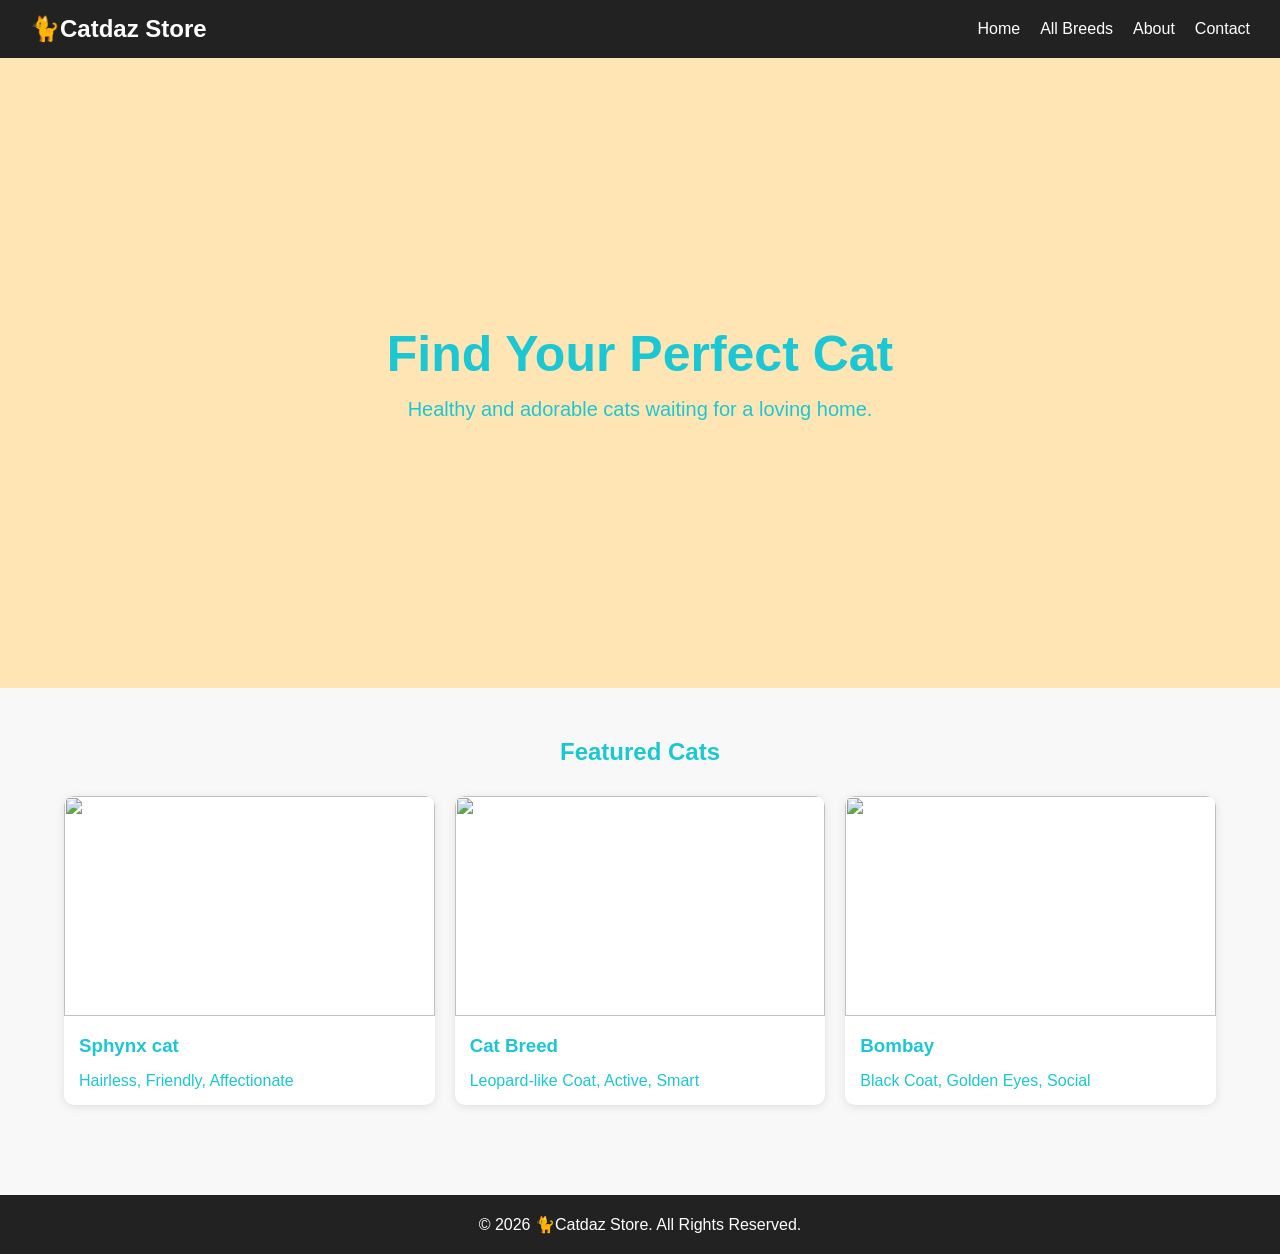
==== index.html @ 556b97af "Add files via upload" ====
<!DOCTYPE html>
<html>
<head>
    <title>🐈Catdaz Store</title>
    <link rel="stylesheet" href="style.css">
</head>
<body>

<nav>
    <div class="logo">🐈Catdaz Store</div>

    <ul class="nav-links">
        <li><a href="index.html">Home</a></li>
        <li><a href="breeds.html">All Breeds</a></li>
        <li><a href="about.html">About</a></li>
        <li><a href="contact.html">Contact</a></li>
    </ul>
</nav>

<section class="hero">
    <div class="hero-content">
        <h1>Find Your Perfect Cat</h1>
        <p>Healthy and adorable cats waiting for a loving home.</p>
    </div>
</section>

<div class="container">
    <h2 class="title">Featured Cats</h2>

    <div class="card-container">
        <div class="card">
            <img src="c:\Users\DELL\Desktop\My first website\image\1.jpg">
            <h3>Sphynx cat</h3>
            <p>Hairless, Friendly, Affectionate</p>
        </div>

        <div class="card">
            <img src="c:\Users\DELL\Desktop\My first website\image\9.jpg">
            <h3>Cat Breed</h3>
            <p>Leopard-like Coat, Active, Smart</p>
        </div>

        <div class="card">
            <img src="c:\Users\DELL\Desktop\My first website\image\10.jpg">
            <h3>Bombay</h3>
            <p>Black Coat, Golden Eyes, Social</p>
        </div>
    </div>
</div>

<footer>
    <p>© 2026 🐈Catdaz Store. All Rights Reserved.</p>
</footer>

</body>
</html>
---- style.css ----
*{
    margin:0;
    padding:0;
    box-sizing:border-box;
    font-family: Arial, sans-serif;
}

body{
    background:#f8f8f8;
    color:#1bc7d3;
}

nav{
    background:#222;
    padding:15px 50px;
    display:flex;
    justify-content:space-between;
    align-items:center;
}

.logo{
    color:white;
    font-size:24px;
    font-weight:bold;
}

.nav-links{
    list-style:none;
    display:flex;
    gap:20px;
}

.nav-links a{
    color:white;
    text-decoration:none;
}

.nav-links a:hover{
    color:orange;
}

.hero{
    height:70vh;
    display:flex;
    justify-content:center;
    align-items:center;
    text-align:center;
    background:#ffe5b4;
}

.hero-content h1{
    font-size:50px;
    margin-bottom:15px;
}

.hero-content p{
    font-size:20px;
}

.container{
    width:90%;
    max-width:1200px;
    margin:auto;
    padding:50px 0;
}

.title{
    text-align:center;
    margin-bottom:30px;
}

.card-container{
    display:grid;
    grid-template-columns:repeat(auto-fit,minmax(250px,1fr));
    gap:20px;
}

.card{
    background:white;
    border-radius:10px;
    overflow:hidden;
    box-shadow:0 2px 10px rgba(0,0,0,.1);
}

.card img{
    width:100%;
    height:220px;
    object-fit:cover;
}

.card h3{
    padding:15px;
}

.card p{
    padding:0 15px 15px;
}

.about-text{
    text-align:center;
    line-height:1.8;
}

.contact-form{
    max-width:600px;
    margin:auto;
}

.contact-form input,
.contact-form textarea{
    width:100%;
    padding:12px;
    margin-bottom:15px;
    border:1px solid #ccc;
}

.contact-form button{
    background:orange;
    color:white;
    border:none;
    padding:12px 25px;
    cursor:pointer;
}

footer{
    background:#222;
    color:white;
    text-align:center;
    padding:20px;
    margin-top:40px;
}

@media(max-width:768px){

    nav{
        flex-direction:column;
        gap:15px;
    }

    .nav-links{
        flex-direction:column;
        text-align:center;
    }

    .hero-content h1{
        font-size:35px;
    }

    .hero-content p{
        font-size:18px;
    }
}
nav{
    background:#222;
    padding:15px 30px;
    display:flex;
    justify-content:space-between;
    align-items:center;
    position:relative;
}

.logo{
    color:white;
    font-size:24px;
    font-weight:bold;
}

.nav-links{
    display:flex;
    list-style:none;
    gap:20px;
}

.nav-links a{
    color:white;
    text-decoration:none;
}

.menu-btn{
    display:none;
    color:white;
    font-size:30px;
    cursor:pointer;
}
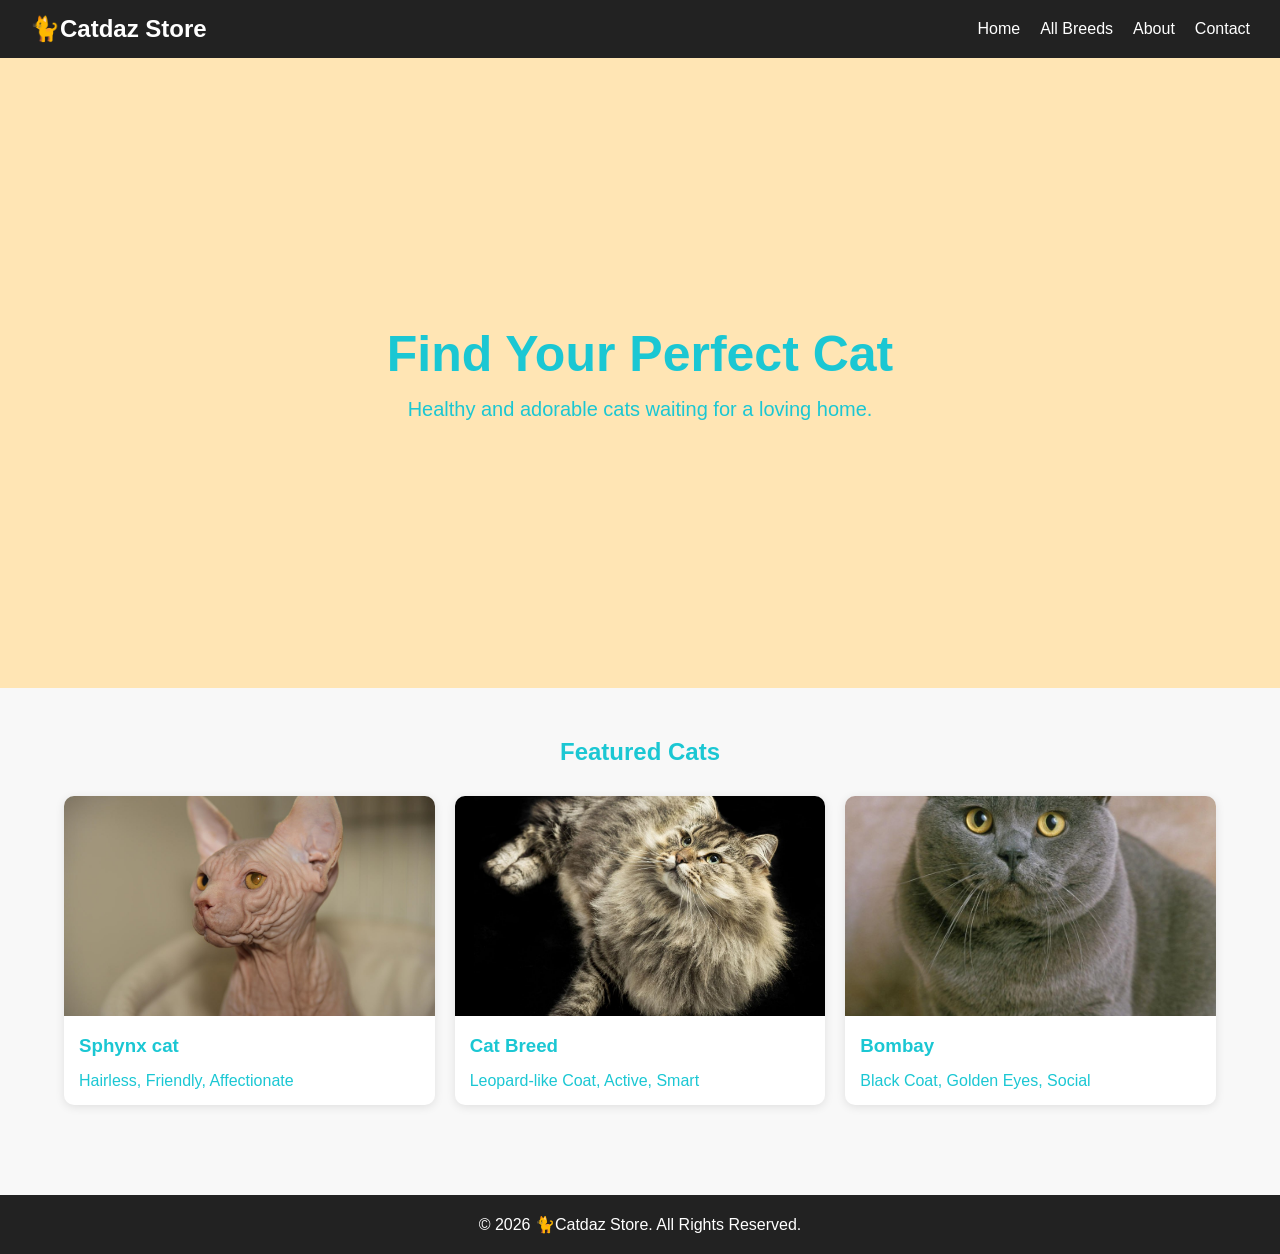
==== commit f9411501: "update code" ====
--- a/index.html
+++ b/index.html
@@ -1,56 +1,54 @@
-<!DOCTYPE html>
+<!doctype html>
 <html>
-<head>
+  <head>
     <title>🐈Catdaz Store</title>
-    <link rel="stylesheet" href="style.css">
-</head>
-<body>
+    <link rel="stylesheet" href="style.css" />
+  </head>
+  <body>
+    <nav>
+      <div class="logo">🐈Catdaz Store</div>
 
-<nav>
-    <div class="logo">🐈Catdaz Store</div>
-
-    <ul class="nav-links">
+      <ul class="nav-links">
         <li><a href="index.html">Home</a></li>
         <li><a href="breeds.html">All Breeds</a></li>
         <li><a href="about.html">About</a></li>
         <li><a href="contact.html">Contact</a></li>
-    </ul>
-</nav>
+      </ul>
+    </nav>
 
-<section class="hero">
-    <div class="hero-content">
+    <section class="hero">
+      <div class="hero-content">
         <h1>Find Your Perfect Cat</h1>
         <p>Healthy and adorable cats waiting for a loving home.</p>
-    </div>
-</section>
+      </div>
+    </section>
 
-<div class="container">
-    <h2 class="title">Featured Cats</h2>
+    <div class="container">
+      <h2 class="title">Featured Cats</h2>
 
-    <div class="card-container">
+      <div class="card-container">
         <div class="card">
-            <img src="c:\Users\DELL\Desktop\My first website\image\1.jpg">
-            <h3>Sphynx cat</h3>
-            <p>Hairless, Friendly, Affectionate</p>
+          <img src="image/first_pic.jpg" />
+          <h3>Sphynx cat</h3>
+          <p>Hairless, Friendly, Affectionate</p>
         </div>
 
         <div class="card">
-            <img src="c:\Users\DELL\Desktop\My first website\image\9.jpg">
-            <h3>Cat Breed</h3>
-            <p>Leopard-like Coat, Active, Smart</p>
+          <img src="image/second_pic.jpg" />
+          <h3>Cat Breed</h3>
+          <p>Leopard-like Coat, Active, Smart</p>
         </div>
 
         <div class="card">
-            <img src="c:\Users\DELL\Desktop\My first website\image\10.jpg">
-            <h3>Bombay</h3>
-            <p>Black Coat, Golden Eyes, Social</p>
+          <img src="image/three_pic.jpg" />
+          <h3>Bombay</h3>
+          <p>Black Coat, Golden Eyes, Social</p>
         </div>
+      </div>
     </div>
-</div>
 
-<footer>
-    <p>© 2026 🐈Catdaz Store. All Rights Reserved.</p>
-</footer>
-
-</body>
-</html>+    <footer>
+      <p>© 2026 🐈Catdaz Store. All Rights Reserved.</p>
+    </footer>
+  </body>
+</html>
--- a/style.css
+++ b/style.css
@@ -1,185 +1,183 @@
-*{
-    margin:0;
-    padding:0;
-    box-sizing:border-box;
-    font-family: Arial, sans-serif;
+* {
+  margin: 0;
+  padding: 0;
+  box-sizing: border-box;
+  font-family: Arial, sans-serif;
 }
 
-body{
-    background:#f8f8f8;
-    color:#1bc7d3;
+body {
+  background: #f8f8f8;
+  color: #1bc7d3;
 }
 
-nav{
-    background:#222;
-    padding:15px 50px;
-    display:flex;
-    justify-content:space-between;
-    align-items:center;
+nav {
+  background: #222;
+  padding: 15px 50px;
+  display: flex;
+  justify-content: space-between;
+  align-items: center;
 }
 
-.logo{
-    color:white;
-    font-size:24px;
-    font-weight:bold;
+.logo {
+  color: white;
+  font-size: 24px;
+  font-weight: bold;
 }
 
-.nav-links{
-    list-style:none;
-    display:flex;
-    gap:20px;
+.nav-links {
+  list-style: none;
+  display: flex;
+  gap: 20px;
 }
 
-.nav-links a{
-    color:white;
-    text-decoration:none;
+.nav-links a {
+  color: white;
+  text-decoration: none;
 }
 
-.nav-links a:hover{
-    color:orange;
+.nav-links a:hover {
+  color: orange;
 }
 
-.hero{
-    height:70vh;
-    display:flex;
-    justify-content:center;
-    align-items:center;
-    text-align:center;
-    background:#ffe5b4;
+.hero {
+  height: 70vh;
+  display: flex;
+  justify-content: center;
+  align-items: center;
+  text-align: center;
+  background: #ffe5b4;
 }
 
-.hero-content h1{
-    font-size:50px;
-    margin-bottom:15px;
+.hero-content h1 {
+  font-size: 50px;
+  margin-bottom: 15px;
 }
 
-.hero-content p{
-    font-size:20px;
+.hero-content p {
+  font-size: 20px;
 }
 
-.container{
-    width:90%;
-    max-width:1200px;
-    margin:auto;
-    padding:50px 0;
+.container {
+  width: 90%;
+  max-width: 1200px;
+  margin: auto;
+  padding: 50px 0;
 }
 
-.title{
-    text-align:center;
-    margin-bottom:30px;
+.title {
+  text-align: center;
+  margin-bottom: 30px;
 }
 
-.card-container{
-    display:grid;
-    grid-template-columns:repeat(auto-fit,minmax(250px,1fr));
-    gap:20px;
+.card-container {
+  display: grid;
+  grid-template-columns: repeat(auto-fit, minmax(250px, 1fr));
+  gap: 20px;
 }
 
-.card{
-    background:white;
-    border-radius:10px;
-    overflow:hidden;
-    box-shadow:0 2px 10px rgba(0,0,0,.1);
+.card {
+  background: white;
+  border-radius: 10px;
+  overflow: hidden;
+  box-shadow: 0 2px 10px rgba(0, 0, 0, 0.1);
 }
 
-.card img{
-    width:100%;
-    height:220px;
-    object-fit:cover;
+.card img {
+  width: 100%;
+  height: 220px;
+  object-fit: cover;
 }
 
-.card h3{
-    padding:15px;
+.card h3 {
+  padding: 15px;
 }
 
-.card p{
-    padding:0 15px 15px;
+.card p {
+  padding: 0 15px 15px;
 }
 
-.about-text{
-    text-align:center;
-    line-height:1.8;
+.about-text {
+  text-align: center;
+  line-height: 1.8;
 }
 
-.contact-form{
-    max-width:600px;
-    margin:auto;
+.contact-form {
+  max-width: 600px;
+  margin: auto;
 }
 
 .contact-form input,
-.contact-form textarea{
-    width:100%;
-    padding:12px;
-    margin-bottom:15px;
-    border:1px solid #ccc;
+.contact-form textarea {
+  width: 100%;
+  padding: 12px;
+  margin-bottom: 15px;
+  border: 1px solid #ccc;
 }
 
-.contact-form button{
-    background:orange;
-    color:white;
-    border:none;
-    padding:12px 25px;
-    cursor:pointer;
+.contact-form button {
+  background: orange;
+  color: white;
+  border: none;
+  padding: 12px 25px;
+  cursor: pointer;
 }
 
-footer{
-    background:#222;
-    color:white;
-    text-align:center;
-    padding:20px;
-    margin-top:40px;
+footer {
+  background: #222;
+  color: white;
+  text-align: center;
+  padding: 20px;
+  margin-top: 40px;
 }
 
-@media(max-width:768px){
+@media (max-width: 768px) {
+  nav {
+    flex-direction: column;
+    gap: 15px;
+  }
 
-    nav{
-        flex-direction:column;
-        gap:15px;
-    }
+  .nav-links {
+    flex-direction: column;
+    text-align: center;
+  }
 
-    .nav-links{
-        flex-direction:column;
-        text-align:center;
-    }
+  .hero-content h1 {
+    font-size: 35px;
+  }
 
-    .hero-content h1{
-        font-size:35px;
-    }
-
-    .hero-content p{
-        font-size:18px;
-    }
+  .hero-content p {
+    font-size: 18px;
+  }
 }
-nav{
-    background:#222;
-    padding:15px 30px;
-    display:flex;
-    justify-content:space-between;
-    align-items:center;
-    position:relative;
+nav {
+  background: #222;
+  padding: 15px 30px;
+  display: flex;
+  justify-content: space-between;
+  align-items: center;
+  position: relative;
 }
 
-.logo{
-    color:white;
-    font-size:24px;
-    font-weight:bold;
+.logo {
+  color: white;
+  font-size: 24px;
+  font-weight: bold;
 }
 
-.nav-links{
-    display:flex;
-    list-style:none;
-    gap:20px;
+.nav-links {
+  display: flex;
+  list-style: none;
+  gap: 20px;
 }
 
-.nav-links a{
-    color:white;
-    text-decoration:none;
+.nav-links a {
+  color: white;
+  text-decoration: none;
 }
 
-.menu-btn{
-    display:none;
-    color:white;
-    font-size:30px;
-    cursor:pointer;
+.menu-btn {
+  display: none;
+  color: white;
+  font-size: 30px;
+  cursor: pointer;
 }
-
